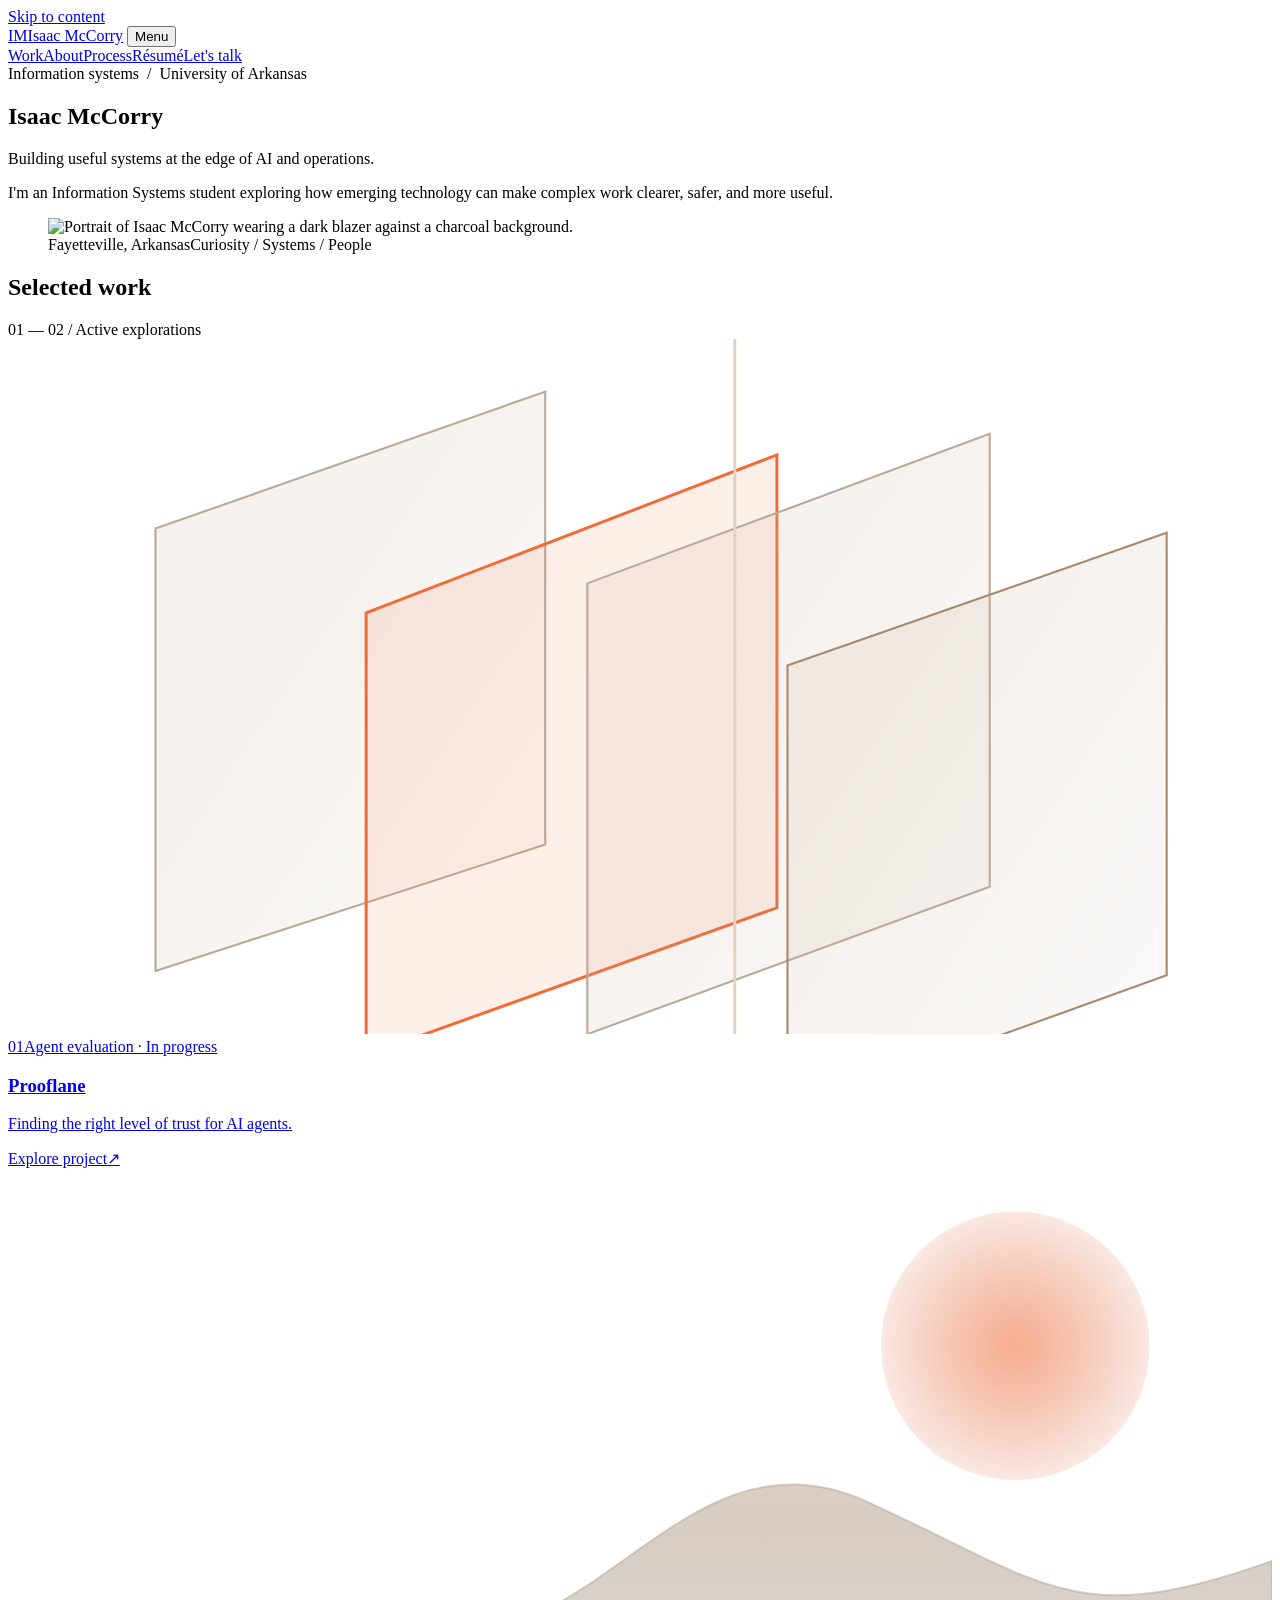
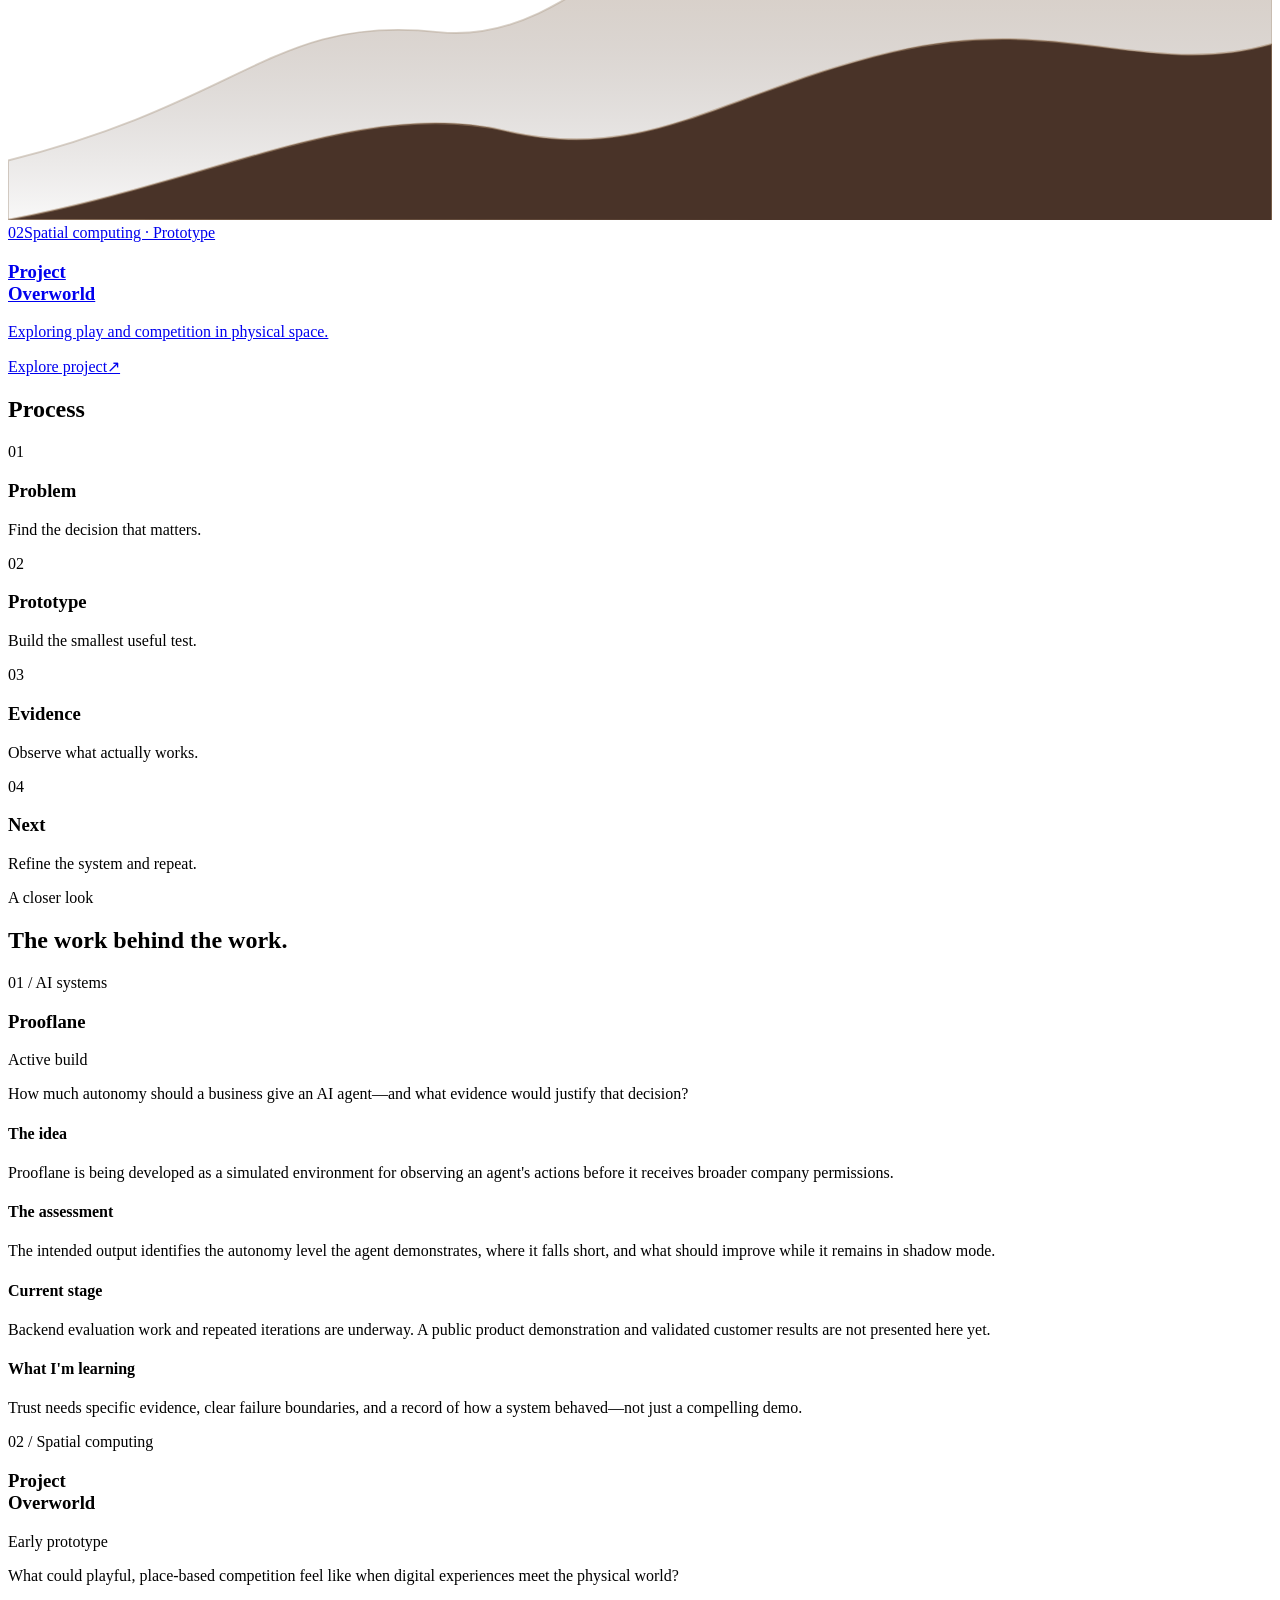
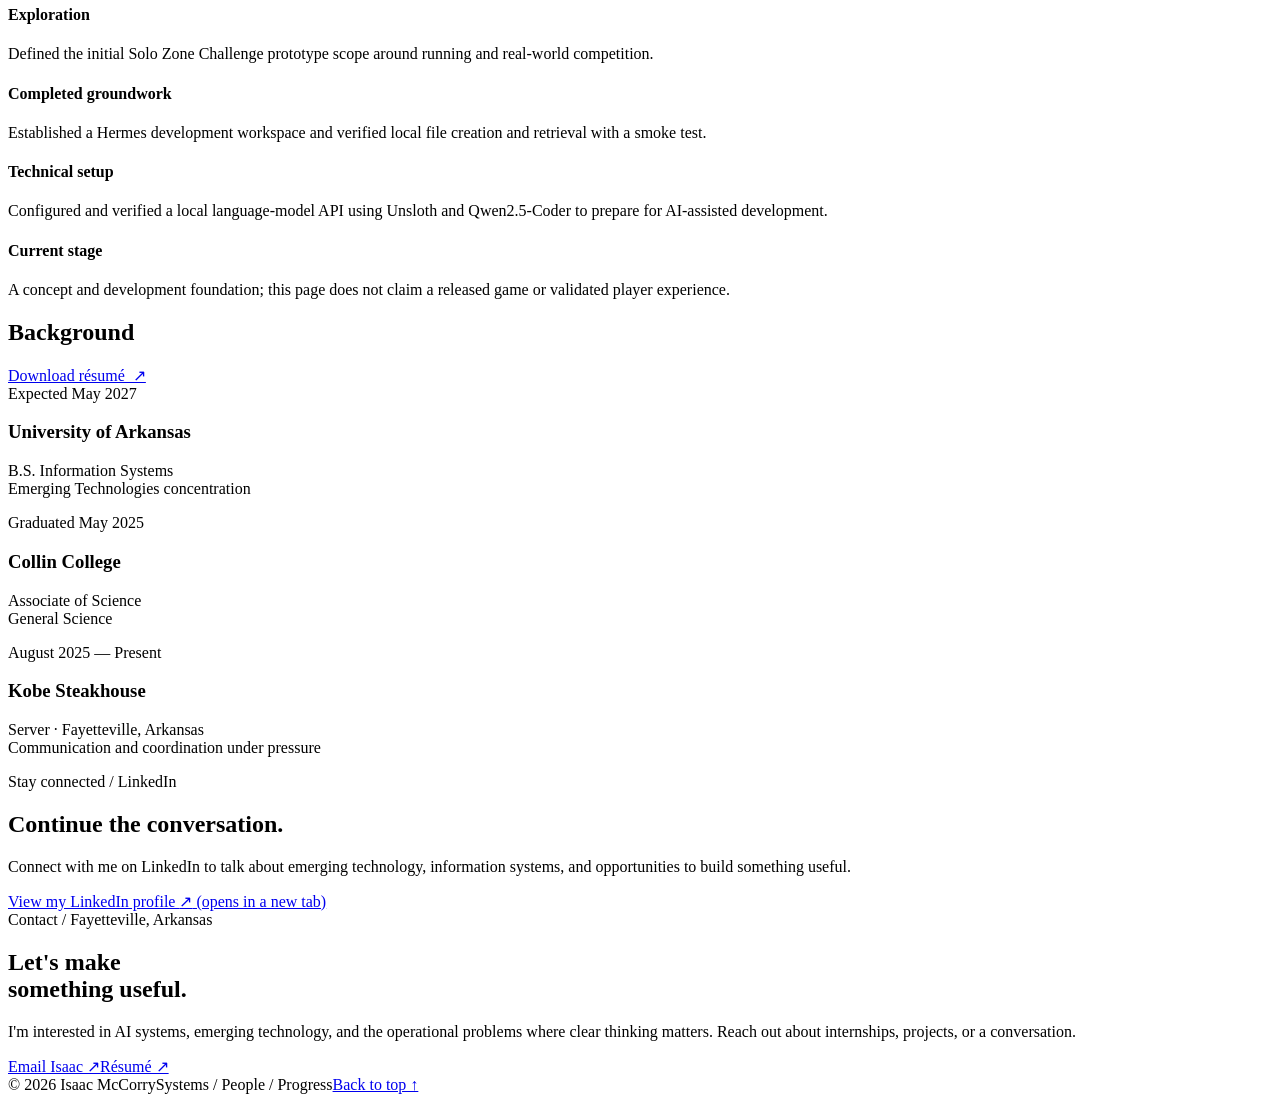
==== v5/index.html @ f5430393 "Add v5 with LinkedIn section and clean live navigation" ====
<!doctype html>
<html lang="en">
<head>
  <meta charset="utf-8">
  <meta name="viewport" content="width=device-width, initial-scale=1">
  <meta name="theme-color" content="#24130d">
  <meta name="description" content="Isaac McCorry is an Information Systems student building practical systems where AI meets real-world operations.">
  <title>Isaac McCorry — Systems, AI & Operations</title>
  <link rel="preload" href="isaac-mccorry-portrait.jpg" as="image" type="image/jpeg">
  <link rel="preconnect" href="https://fonts.googleapis.com">
  <link rel="preconnect" href="https://fonts.gstatic.com" crossorigin>
  <link href="https://fonts.googleapis.com/css2?family=DM+Sans:wght@400;500;600;700&family=Instrument+Serif:ital@0;1&display=swap" rel="stylesheet">
  <link rel="stylesheet" href="styles.css">
</head>
<body>
  <a class="skip" href="#main">Skip to content</a>
  <div class="wrap">
    <header>
      <a class="identity" href="#top" aria-label="Isaac McCorry, back to top"><span class="mark">IM</span><span class="brand">Isaac McCorry</span></a>
      <button class="menu-toggle" type="button" aria-expanded="false" aria-controls="site-nav">Menu</button>
      <nav class="nav" id="site-nav" aria-label="Main navigation"><a href="#work">Work</a><a href="#about">About</a><a href="#process">Process</a><a href="Isaac_Mccorry_Resume.docx" download>Résumé</a><a class="contact-link" href="#contact">Let's talk</a></nav>
    </header>
    <main id="main">
      <section class="hero" id="top" aria-labelledby="hero-title">
        <div><div class="eyebrow">Information systems&nbsp; / &nbsp;University of Arkansas</div><h1 id="hero-title">Isaac McCorry</h1><p class="hero-statement">Building useful systems at the edge of AI and operations.</p><p class="hero-intro">I'm an Information Systems student exploring how emerging technology can make complex work clearer, safer, and more useful.</p></div>
        <figure class="hero-portrait">
          <div class="portrait-frame"><img src="isaac-mccorry-portrait.jpg" width="768" height="1364" fetchpriority="high" alt="Portrait of Isaac McCorry wearing a dark blazer against a charcoal background."></div>
          <figcaption><span>Fayetteville, Arkansas</span><span class="portrait-caption">Curiosity / Systems / People</span></figcaption>
        </figure>
      </section>
      <section id="work" aria-labelledby="work-title"><div class="section-top"><h2 class="section-title" id="work-title">Selected work</h2><span class="section-note">01 — 02 / Active explorations</span></div>
        <div class="project-grid">
          <a class="project-card" href="#prooflane" aria-label="Read about Prooflane"><svg class="art proof-art" viewBox="0 0 600 330" preserveAspectRatio="xMidYMid slice" aria-hidden="true"><defs><linearGradient id="pane" x1="0" x2="1" y1="0" y2="1"><stop stop-color="#e3d2bf" stop-opacity=".27"/><stop offset="1" stop-color="#a8896d" stop-opacity=".02"/></linearGradient></defs><path d="M70 90 255 25v215L70 300Z" fill="url(#pane)" stroke="#b9aa99" stroke-width="1"/><path d="M170 130 365 55v215L170 340Z" fill="#f26a35" fill-opacity=".11" stroke="#f26a35" stroke-width="1.4"/><path d="M275 116 466 45v215l-191 70Z" fill="url(#pane)" stroke="#b9aa99" stroke-width="1"/><path d="M370 155 550 92v210l-180 65Z" fill="url(#pane)" stroke="#a8896d" stroke-width="1"/><path d="M345 0v330" stroke="#e3d2bf" stroke-width="1.4"/></svg><div class="card-meta"><span>01</span><span>Agent evaluation · In progress</span></div><div class="card-copy"><h3>Prooflane</h3><p>Finding the right level of trust for AI agents.</p></div><div class="card-foot"><span>Explore project</span><span class="arrow">↗</span></div></a>
          <a class="project-card" href="#overworld" aria-label="Read about Project Overworld"><svg class="art world-art" viewBox="0 0 640 330" preserveAspectRatio="xMidYMid slice" aria-hidden="true"><defs><linearGradient id="hill" x1="0" y1="0" x2="0" y2="1"><stop stop-color="#ad8f72" stop-opacity=".44"/><stop offset="1" stop-color="#24130d" stop-opacity=".03"/></linearGradient><radialGradient id="sun"><stop stop-color="#f26a35" stop-opacity=".55"/><stop offset="1" stop-color="#d75020" stop-opacity=".13"/></radialGradient></defs><circle cx="510" cy="90" r="68" fill="url(#sun)"/><path d="M0 300C120 270 135 226 218 235S345 128 435 169 540 235 640 199v131H0Z" fill="url(#hill)" stroke="#b9aa99" stroke-opacity=".55"/><path d="M0 330C105 310 180 268 252 285s111-20 196-40 129 14 192-4v90Z" fill="#493328" stroke="#a8896d" stroke-opacity=".5"/></svg><div class="card-meta"><span>02</span><span>Spatial computing · Prototype</span></div><div class="card-copy"><h3>Project<br>Overworld</h3><p>Exploring play and competition in physical space.</p></div><div class="card-foot"><span>Explore project</span><span class="arrow">↗</span></div></a>
        </div>
      </section>
      <section class="process" id="process" aria-label="Working approach"><h2 class="label">Process</h2><div class="process-item"><span class="num">01</span><h3>Problem</h3><p>Find the decision that matters.</p></div><div class="process-item"><span class="num">02</span><h3>Prototype</h3><p>Build the smallest useful test.</p></div><div class="process-item"><span class="num">03</span><h3>Evidence</h3><p>Observe what actually works.</p></div><div class="process-item"><span class="num">04</span><h3>Next</h3><p>Refine the system and repeat.</p></div></section>
      <section class="details" aria-labelledby="details-title"><div class="eyebrow">A closer look</div><h2 class="details-heading" id="details-title">The work behind the work.</h2>
        <article class="case" id="prooflane" data-reveal><div><span class="case-kicker">01 / AI systems</span><h3>Prooflane</h3><span class="status">Active build</span></div><div class="case-body"><div class="full"><p>How much autonomy should a business give an AI agent—and what evidence would justify that decision?</p></div><div><h4>The idea</h4><p>Prooflane is being developed as a simulated environment for observing an agent's actions before it receives broader company permissions.</p></div><div><h4>The assessment</h4><p>The intended output identifies the autonomy level the agent demonstrates, where it falls short, and what should improve while it remains in shadow mode.</p></div><div><h4>Current stage</h4><p>Backend evaluation work and repeated iterations are underway. A public product demonstration and validated customer results are not presented here yet.</p></div><div><h4>What I'm learning</h4><p>Trust needs specific evidence, clear failure boundaries, and a record of how a system behaved—not just a compelling demo.</p></div></div></article>
        <article class="case" id="overworld" data-reveal><div><span class="case-kicker">02 / Spatial computing</span><h3>Project<br>Overworld</h3><span class="status">Early prototype</span></div><div class="case-body"><div class="full"><p>What could playful, place-based competition feel like when digital experiences meet the physical world?</p></div><div><h4>Exploration</h4><p>Defined the initial Solo Zone Challenge prototype scope around running and real-world competition.</p></div><div><h4>Completed groundwork</h4><p>Established a Hermes development workspace and verified local file creation and retrieval with a smoke test.</p></div><div><h4>Technical setup</h4><p>Configured and verified a local language-model API using Unsloth and Qwen2.5-Coder to prepare for AI-assisted development.</p></div><div><h4>Current stage</h4><p>A concept and development foundation; this page does not claim a released game or validated player experience.</p></div></div></article>
      </section>
      <section class="bottom" id="about" aria-labelledby="about-title"><div class="bottom-head"><h2 class="section-title" id="about-title">Background</h2><a class="text-link" href="Isaac_Mccorry_Resume.docx" download>Download résumé&nbsp; ↗</a></div><div class="experience"><article><div class="when">Expected May 2027</div><h3>University of Arkansas</h3><p>B.S. Information Systems<br>Emerging Technologies concentration</p></article><article><div class="when">Graduated May 2025</div><h3>Collin College</h3><p>Associate of Science<br>General Science</p></article><article><div class="when">August 2025 — Present</div><h3>Kobe Steakhouse</h3><p>Server · Fayetteville, Arkansas<br>Communication and coordination under pressure</p></article></div></section>
      <section class="linkedin-section" id="linkedin" aria-labelledby="linkedin-title">
        <div><div class="eyebrow">Stay connected / LinkedIn</div><h2 id="linkedin-title">Continue the conversation.</h2></div>
        <div class="linkedin-body"><p>Connect with me on LinkedIn to talk about emerging technology, information systems, and opportunities to build something useful.</p><a class="linkedin-link" href="https://www.linkedin.com/in/isaacmcorry/" target="_blank" rel="noopener noreferrer">View my LinkedIn profile <span aria-hidden="true">↗</span><span class="sr-only"> (opens in a new tab)</span></a></div>
      </section>
      <section class="contact" id="contact" aria-labelledby="contact-title"><div><div class="eyebrow">Contact / Fayetteville, Arkansas</div><h2 id="contact-title">Let's make<br>something useful.</h2></div><div class="contact-right"><p>I'm interested in AI systems, emerging technology, and the operational problems where clear thinking matters. Reach out about internships, projects, or a conversation.</p><div class="contact-actions"><a href="mailto:Mccorry43.Iml@email.com">Email Isaac ↗</a><a href="Isaac_Mccorry_Resume.docx" download>Résumé ↗</a></div></div></section>
    </main>
    <footer><span>© 2026 Isaac McCorry</span><span>Systems / People / Progress</span><a href="#top">Back to top ↑</a></footer>
  </div>
  <script src="script.js" defer></script>
</body>
</html>
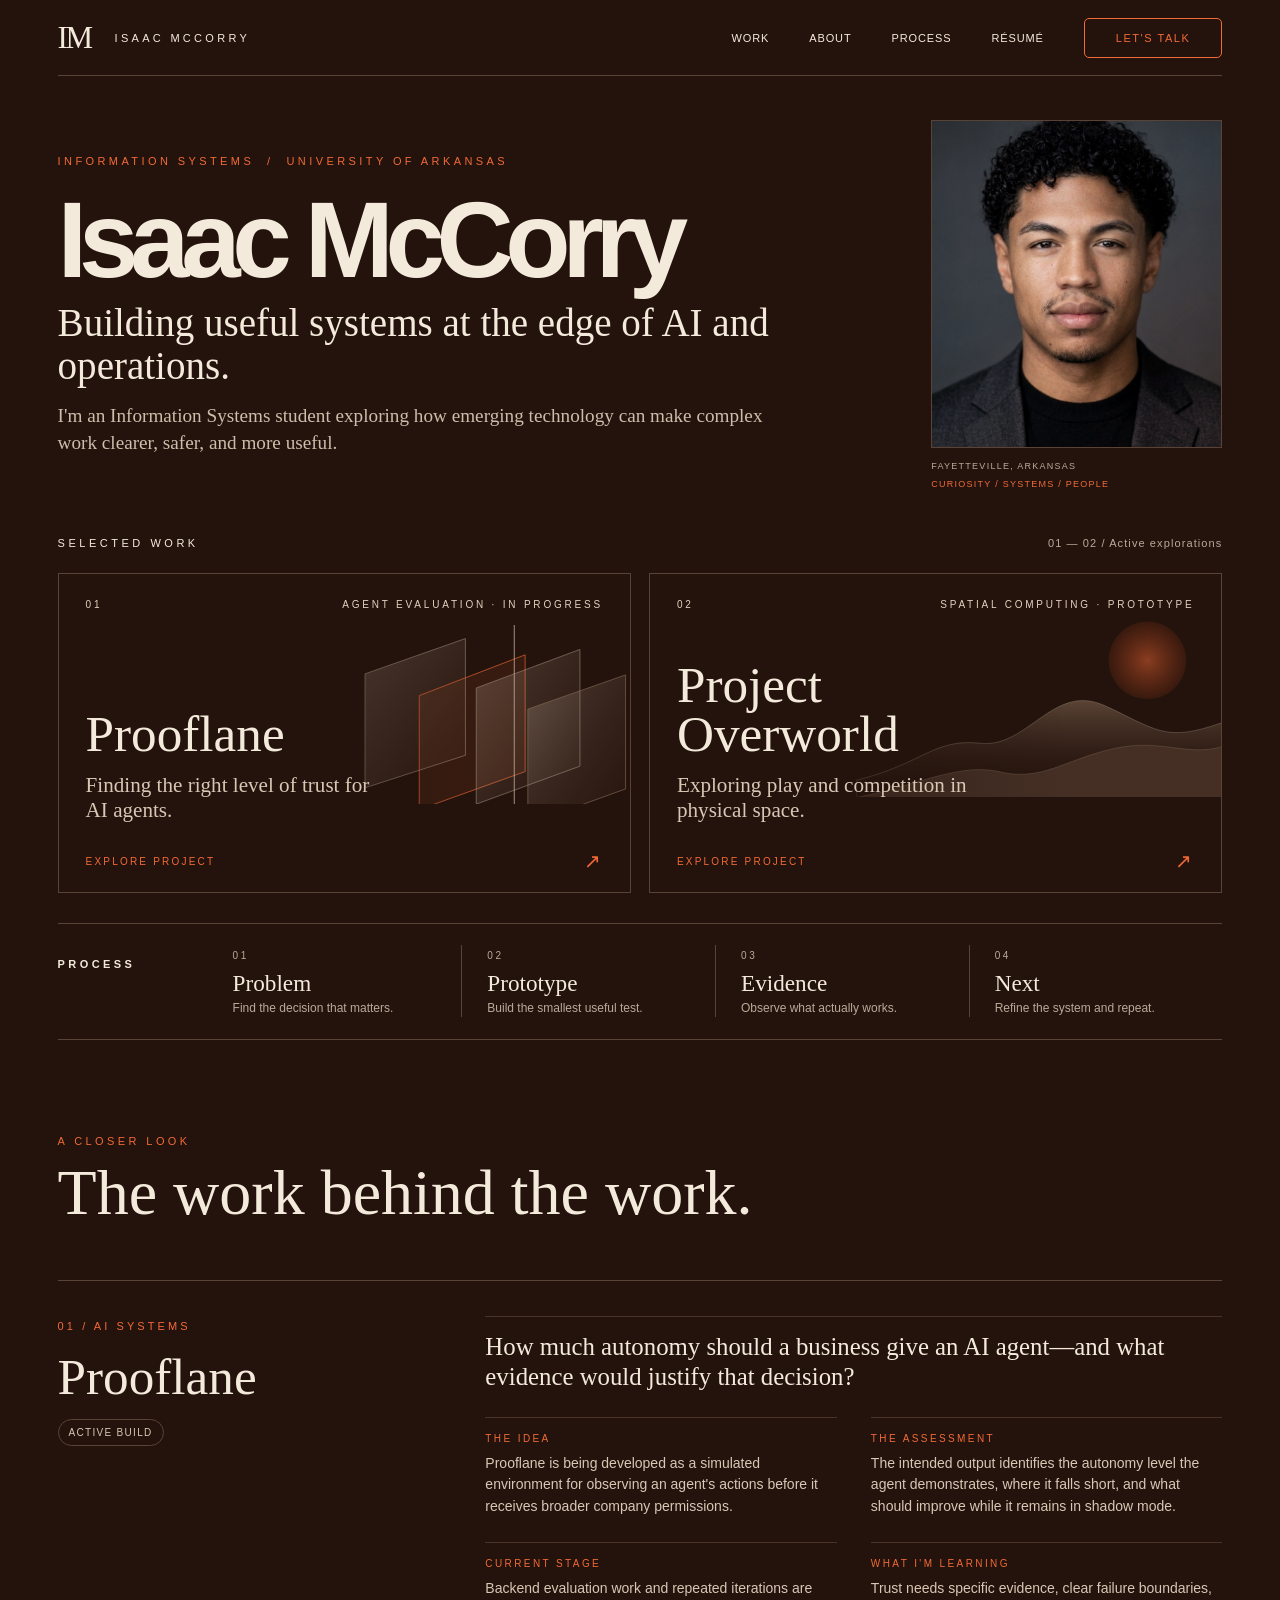
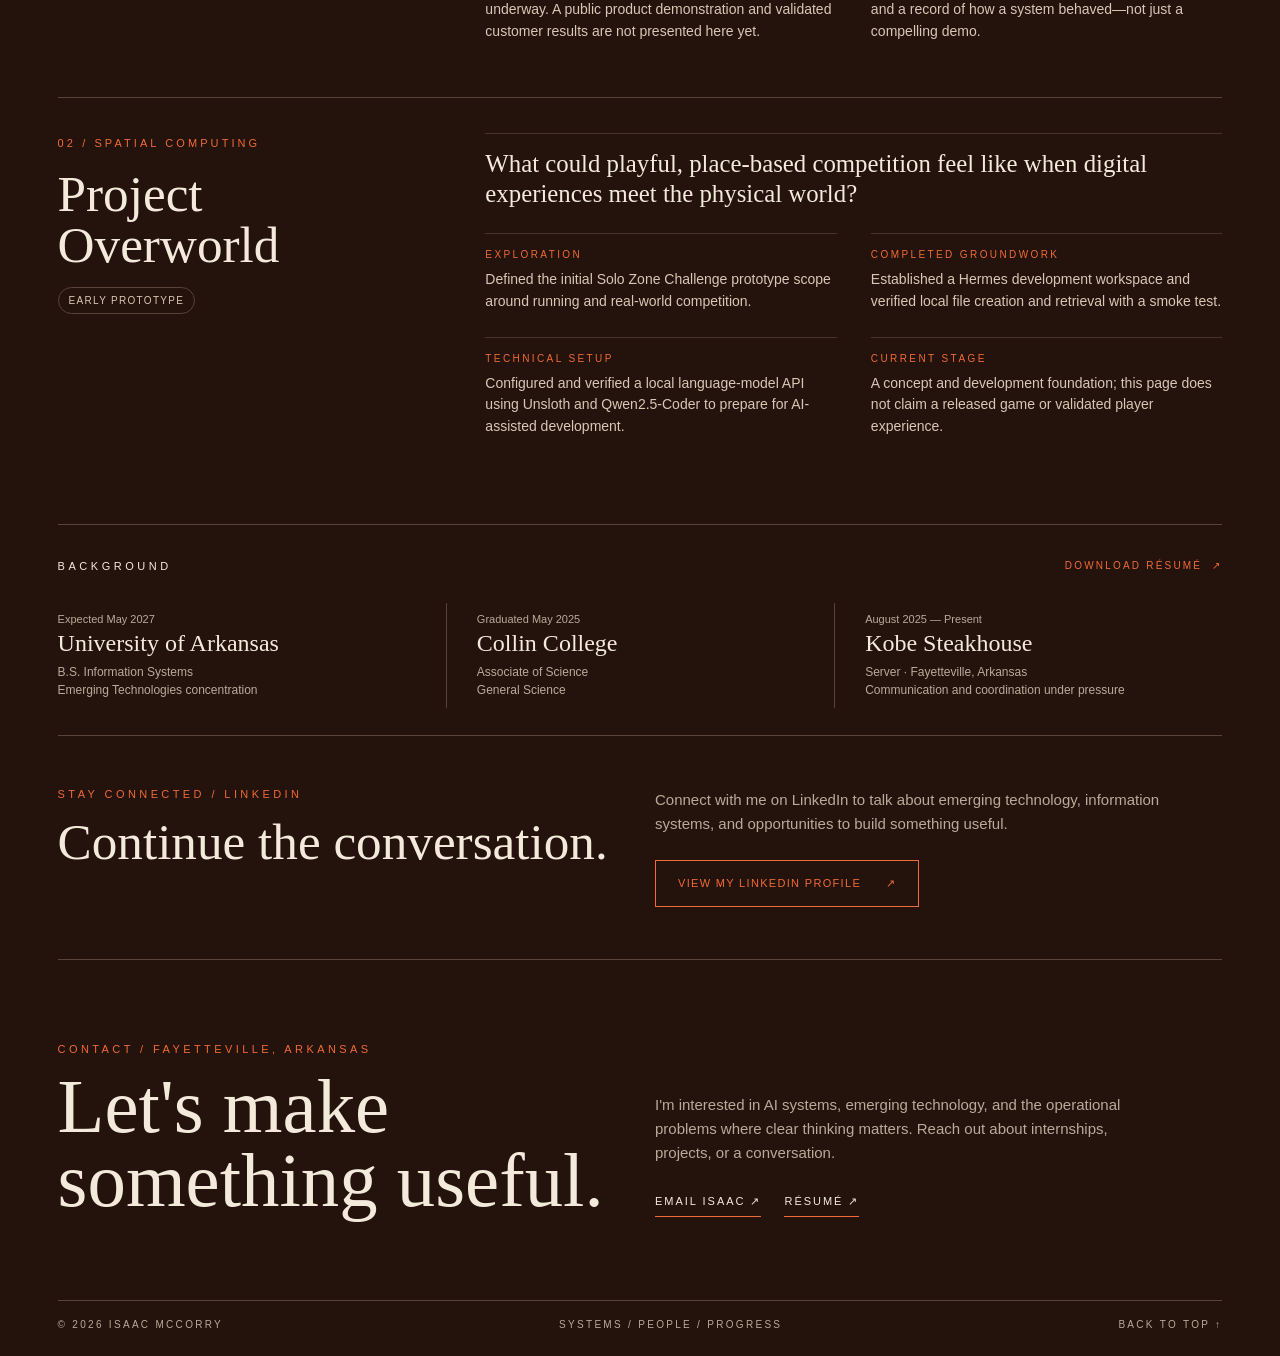
==== commit b56aeb7e: "Improve v5 mobile readability, touch targets, and LinkedIn access" ====
--- a/v5/index.html
+++ b/v5/index.html
@@ -18,7 +18,7 @@
     <header>
       <a class="identity" href="#top" aria-label="Isaac McCorry, back to top"><span class="mark">IM</span><span class="brand">Isaac McCorry</span></a>
       <button class="menu-toggle" type="button" aria-expanded="false" aria-controls="site-nav">Menu</button>
-      <nav class="nav" id="site-nav" aria-label="Main navigation"><a href="#work">Work</a><a href="#about">About</a><a href="#process">Process</a><a href="Isaac_Mccorry_Resume.docx" download>Résumé</a><a class="contact-link" href="#contact">Let's talk</a></nav>
+      <nav class="nav" id="site-nav" aria-label="Main navigation"><a href="#work">Work</a><a href="#about">About</a><a href="#process">Process</a><a class="mobile-linkedin" href="https://www.linkedin.com/in/isaacmcorry/" target="_blank" rel="noopener noreferrer">LinkedIn <span class="sr-only">(opens in a new tab)</span></a><a href="Isaac_Mccorry_Resume.docx" download>Résumé</a><a class="contact-link" href="#contact">Let's talk</a></nav>
     </header>
     <main id="main">
       <section class="hero" id="top" aria-labelledby="hero-title">
--- a/v5/styles.css
+++ b/v5/styles.css
@@ -0,0 +1,88 @@
+    :root{color-scheme:dark;--bg:#24130d;--surface:#2a1811;--paper:#f4eadb;--muted:#b9aa99;--faint:#b9aa99;--rule:#594236;--accent:#f26a35;--serif:'Instrument Serif',Georgia,serif;--sans:'DM Sans',Arial,sans-serif}
+    *{box-sizing:border-box}html{scroll-behavior:smooth}body{margin:0;background:var(--bg);color:var(--paper);font-family:var(--sans);-webkit-font-smoothing:antialiased}a{color:inherit;text-decoration:none}button{font:inherit}a:focus-visible,button:focus-visible{outline:2px solid var(--accent);outline-offset:5px}::selection{background:var(--accent);color:#24130d}
+    .wrap{width:min(1430px,calc(100% - 9vw));margin:auto}.skip{position:absolute;left:1rem;top:-5rem;background:var(--paper);color:#111;padding:.7rem 1rem;z-index:10}.skip:focus{top:1rem}
+    header{height:76px;display:flex;align-items:center;justify-content:space-between;border-bottom:1px solid var(--rule)}.identity{display:flex;align-items:center;gap:24px}.mark{font-family:var(--serif);font-size:31px;letter-spacing:-.08em;line-height:1}.brand{font-size:11px;letter-spacing:.3em;text-transform:uppercase}.nav{display:flex;align-items:center;gap:40px}.nav a{font-size:11px;letter-spacing:.08em;text-transform:uppercase;transition:color .2s}.nav a:hover,.text-link:hover{color:var(--accent)}.nav .contact-link{border:1px solid #f26a35;border-radius:5px;padding:13px 31px;color:var(--accent);letter-spacing:.14em}.nav .contact-link:hover{background:var(--accent);color:#24130d}.menu-toggle{display:none;background:none;border:1px solid var(--rule);color:var(--paper);padding:10px 12px}
+    .hero{padding:56px 0 29px;display:grid;grid-template-columns:minmax(0,1fr) 300px;gap:6vw;align-items:end}.eyebrow,.label{font-size:11px;letter-spacing:.31em;text-transform:uppercase}.eyebrow{color:var(--accent)}h1{font-size:clamp(5.2rem,9.1vw,10.2rem);line-height:.92;margin:24px 0 13px;letter-spacing:-.078em;font-weight:600;white-space:nowrap}.hero-statement{font:clamp(2rem,3.05vw,3.45rem)/1.08 var(--serif);margin:0 0 16px}.hero-intro{font:clamp(1.1rem,1.5vw,1.45rem)/1.4 var(--serif);color:#cdbdaa;max-width:720px;margin:0}
+    .section-top{display:flex;justify-content:space-between;align-items:baseline;margin:0 0 15px}.section-title{font-size:11px;letter-spacing:.32em;text-transform:uppercase;font-weight:500}.section-note{color:var(--faint);font-size:11px;letter-spacing:.1em}.project-grid{display:grid;grid-template-columns:1fr 1fr;gap:18px;margin:0 0 30px}.project-card{min-height:320px;border:1px solid var(--rule);position:relative;overflow:hidden;display:flex;flex-direction:column;justify-content:space-between;padding:25px 27px;isolation:isolate;transition:border-color .3s,transform .3s}.project-card:hover{border-color:#f26a35;transform:translateY(-3px)}.card-meta,.card-foot{display:flex;justify-content:space-between;align-items:center;position:relative;z-index:2}.card-meta{font-size:10px;letter-spacing:.28em;text-transform:uppercase;color:#e3d2bf}.card-copy{z-index:2;max-width:56%;margin-top:auto}.card-copy h3{font:clamp(2.6rem,4vw,4.6rem)/.95 var(--serif);margin:0 0 15px}.card-copy p{font:clamp(1.2rem,1.65vw,1.75rem)/1.2 var(--serif);color:#d8c7b4;margin:0 0 32px}.card-foot{font-size:10px;letter-spacing:.22em;text-transform:uppercase;color:var(--accent)}.arrow{font-size:20px;line-height:0}.art{position:absolute;z-index:1;inset:0;pointer-events:none}.proof-art{right:-4%;left:47%;top:16%;opacity:.85}.world-art{left:36%;top:11%;opacity:.9}.project-card:after{content:"";position:absolute;inset:0;background:linear-gradient(90deg,rgba(36,19,13,.74) 0%,transparent 73%);z-index:1;pointer-events:none}
+    .process{border-top:1px solid var(--rule);border-bottom:1px solid var(--rule);display:grid;grid-template-columns:150px repeat(4,1fr);padding:21px 0 22px;gap:0}.process .label{padding:4px 0}.process-item{border-left:1px solid var(--rule);padding:0 25px}.process-item:first-of-type{border:0}.process-item .num{font-size:10px;letter-spacing:.26em;color:#b9aa99}.process-item h3{font:1.45rem/1 var(--serif);margin:9px 0 4px}.process-item p{font-size:12px;color:var(--muted);margin:0;line-height:1.5}
+    .details{padding:95px 0 20px}.details-heading{font:clamp(3rem,5vw,5.8rem)/1 var(--serif);margin:14px 0 55px}.case{display:grid;grid-template-columns:1fr 2.1fr;gap:6vw;border-top:1px solid var(--rule);padding:35px 0 54px}.case-kicker{font-size:11px;text-transform:uppercase;letter-spacing:.28em;color:var(--accent)}.case h3{font:clamp(2.5rem,4vw,4.5rem)/1 var(--serif);margin:17px 0}.status{display:inline-block;border:1px solid var(--rule);border-radius:99px;padding:7px 10px;font-size:10px;letter-spacing:.13em;text-transform:uppercase;color:#d8c7b4}.case-body{display:grid;grid-template-columns:1fr 1fr;gap:24px 34px}.case-body div{border-top:1px solid #493328;padding-top:15px}.case-body h4{font-size:10px;letter-spacing:.24em;text-transform:uppercase;color:var(--accent);margin:0 0 9px;font-weight:500}.case-body p{margin:0;color:#d8c7b4;line-height:1.55;font-size:14px}.case-body .full{grid-column:1/-1}.case-body .full p{font:1.55rem/1.22 var(--serif);color:var(--paper);max-width:800px}
+    .bottom{border-top:1px solid var(--rule);margin-top:12px;padding-top:26px}.bottom-head{display:flex;align-items:center;justify-content:space-between}.text-link{color:var(--accent);font-size:10px;letter-spacing:.22em;text-transform:uppercase;transition:color .2s}.experience{display:grid;grid-template-columns:repeat(3,1fr);padding:22px 0 27px}.experience article{min-height:105px;padding:10px 30px 0;border-left:1px solid var(--rule)}.experience article:first-child{border:0;padding-left:0}.experience h3{font:1.5rem/1.1 var(--serif);margin:0 0 7px}.experience p{font-size:12px;line-height:1.5;color:var(--muted);margin:0}.experience .when{font-size:11px;color:var(--faint);margin-bottom:5px}
+    .contact{display:grid;grid-template-columns:1fr 1fr;gap:30px;padding:83px 0;border-top:1px solid var(--rule)}.contact h2{font:clamp(3.2rem,6vw,6.5rem)/.96 var(--serif);margin:15px 0 0}.contact-right{align-self:end}.contact-right p{font-size:15px;line-height:1.6;color:var(--muted);max-width:510px}.contact-actions{display:flex;flex-wrap:wrap;gap:23px;margin-top:30px}.contact-actions a{font-size:11px;letter-spacing:.18em;text-transform:uppercase;border-bottom:1px solid var(--accent);padding-bottom:8px}.contact-actions a:hover{color:var(--accent)}footer{border-top:1px solid var(--rule);padding:18px 0 26px;display:flex;justify-content:space-between;gap:20px;color:#b9aa99;font-size:10px;letter-spacing:.23em;text-transform:uppercase}
+    .reveal-ready [data-reveal]{opacity:0;transform:translateY(20px);transition:opacity .7s ease,transform .7s ease}.reveal-ready [data-reveal].visible{opacity:1;transform:none}
+    @media(max-width:1080px){h1{font-size:clamp(4.7rem,9vw,8rem)}.hero{grid-template-columns:1fr 220px}.hero-aside{padding-left:30px}.card-copy{max-width:68%}.process{grid-template-columns:115px repeat(4,1fr)}.process-item{padding:0 12px}}
+    @media(max-width:760px){.wrap{width:calc(100% - 36px)}header{height:67px}.brand{font-size:10px}.identity{gap:16px}.menu-toggle{display:block}.nav{display:none;position:absolute;top:67px;left:0;right:0;background:#2a1811;border-bottom:1px solid var(--rule);z-index:5;padding:20px;flex-direction:column;align-items:stretch;gap:20px}.nav.open{display:flex}.nav .contact-link{text-align:center}.hero{display:block;padding:55px 0 42px}.hero h1{font-size:clamp(4.2rem,13.8vw,7.2rem);white-space:normal;letter-spacing:-.075em}.hero-statement{font-size:clamp(2.2rem,7vw,3.2rem)}.hero-aside{min-height:0;display:flex;flex-direction:row;align-items:center;gap:20px;border:0;border-top:1px solid var(--rule);padding:22px 0 0;margin-top:30px}.hero-aside .stack{font-size:9px;line-height:1.6}.hero-aside p{font-size:1rem;max-width:180px}.short-rule{display:none}.project-grid{grid-template-columns:1fr}.project-card{min-height:335px}.card-copy{max-width:70%}.process{grid-template-columns:1fr 1fr;gap:25px 12px}.process .label{grid-column:1/-1}.process-item{padding-left:15px}.process-item:nth-child(2),.process-item:nth-child(4){border-left:0;padding-left:0}.details{padding-top:70px}.case{grid-template-columns:1fr;gap:20px}.experience{grid-template-columns:1fr}.experience article,.experience article:first-child{border:0;border-top:1px solid #493328;padding:16px 0;min-height:0}.contact{grid-template-columns:1fr;padding:65px 0}.contact-right{align-self:auto}footer{flex-direction:column;line-height:1.5}}
+    @media(max-width:450px){.card-copy{max-width:80%}.project-card{min-height:310px}.world-art{left:30%;opacity:.62}.proof-art{left:43%;opacity:.65}.case-body{grid-template-columns:1fr}.case-body .full{grid-column:auto}.hero-aside p{display:none}.hero-statement{font-size:2.05rem}}
+    @media(prefers-reduced-motion:reduce){html{scroll-behavior:auto}*,*:before,*:after{animation-duration:.01ms!important;transition-duration:.01ms!important}[data-reveal]{opacity:1;transform:none}}
+
+    /* v4: v2 palette and portrait, v3 editorial structure. */
+    .hero{grid-template-columns:minmax(0,1fr) minmax(210px,25%);gap:5vw;align-items:center;padding:44px 0 36px}
+    h1{font-size:clamp(4.2rem,8.35vw,9rem)}
+    .hero-statement{max-width:800px}
+    .hero-portrait{margin:0;align-self:center}
+    .portrait-frame{position:relative;aspect-ratio:4/4.5;overflow:hidden;background:#171412;border:1px solid var(--rule)}
+    .portrait-frame:after{content:"";position:absolute;inset:0;background:linear-gradient(145deg,rgba(242,106,53,.03),transparent 45%,rgba(242,106,53,.2));mix-blend-mode:color;pointer-events:none}
+    .portrait-frame img{display:block;width:100%;height:100%;object-fit:cover;object-position:center 18%;filter:saturate(.78) contrast(1.04)}
+    .hero-portrait figcaption{display:flex;flex-direction:column;gap:5px;margin-top:12px;font-size:9px;line-height:1.5;letter-spacing:.14em;text-transform:uppercase;color:var(--muted)}
+    .portrait-caption{color:var(--accent)}
+    
+    
+    @media(max-width:1080px) and (min-width:761px){.hero{gap:30px;grid-template-columns:minmax(0,1fr) 220px}h1{font-size:7.8vw}.eyebrow{font-size:10px;letter-spacing:.2em}}
+    @media(max-width:760px){.hero{display:grid;grid-template-columns:1fr;padding-top:42px;gap:28px}.hero h1{font-size:clamp(3.8rem,12.8vw,7.2rem)}.hero-portrait{display:grid;grid-template-columns:minmax(130px,200px) 1fr;align-items:end;gap:22px;max-width:480px}.hero-portrait figcaption{margin:0 0 6px;font-size:10px;line-height:1.7}.portrait-frame{aspect-ratio:4/4.5}.hero-intro{max-width:600px}.section-note{font-size:10px;letter-spacing:.03em}}
+    @media(max-width:450px){.hero-portrait{grid-template-columns:140px 1fr;gap:18px}.hero-portrait figcaption{font-size:9px;letter-spacing:.08em}.eyebrow{font-size:9px;letter-spacing:.2em}.card-meta{font-size:9px;letter-spacing:.14em}.section-title{font-size:10px;letter-spacing:.2em}}
+
+/* v5: dedicated professional profile section. */
+.linkedin-section{display:grid;grid-template-columns:1fr 1fr;gap:30px;border-top:1px solid var(--rule);padding:52px 0}
+.linkedin-section h2{font:clamp(2.5rem,4vw,4.5rem)/1.05 var(--serif);margin:15px 0 0}
+.linkedin-body p{font-size:15px;line-height:1.6;color:var(--muted);max-width:510px;margin:0 0 24px}
+.linkedin-link{display:inline-flex;align-items:center;gap:25px;border:1px solid var(--accent);padding:16px 22px;color:var(--accent);font-size:11px;letter-spacing:.12em;text-transform:uppercase;transition:background .2s,color .2s}
+.linkedin-link:hover{background:var(--accent);color:var(--bg)}
+.sr-only{position:absolute;width:1px;height:1px;padding:0;margin:-1px;overflow:hidden;clip:rect(0,0,0,0);white-space:nowrap;border:0}
+@media(max-width:760px){.linkedin-section{grid-template-columns:1fr;gap:24px;padding:40px 0}}
+
+/* Phone and small-tablet readability and touch controls. */
+.nav .mobile-linkedin{display:none}
+@media(max-width:760px){
+  .eyebrow,.label,.section-title,.section-note,.case-kicker,.case-body h4,.status,
+  .card-meta,.card-foot,.process-item .num,.experience .when,.text-link,
+  .hero-portrait figcaption,footer{font-size:12px;letter-spacing:.1em;line-height:1.5}
+  .hero h1{font-size:clamp(3rem,12vw,5.5rem);line-height:1}
+  .hero-intro{font-size:19px;line-height:1.55}
+  .case-body p,.experience p,.process-item p,.linkedin-body p,.contact-right p{
+    font-size:16px;line-height:1.65
+  }
+  .case-body .full p{font-size:26px;line-height:1.3}
+  .case-body{grid-template-columns:minmax(0,1fr);gap:24px}
+  .case-body .full{grid-column:auto}
+  .hero>*,.hero-portrait>*,.case-body>*,.linkedin-section>*{min-width:0}
+  .hero-portrait figcaption{letter-spacing:.06em;overflow-wrap:anywhere}
+  .section-top,.bottom-head{flex-wrap:wrap;gap:8px 16px}
+  .section-title{margin-block:12px}
+  .section-note{letter-spacing:.02em}
+  .project-card{padding:24px;gap:24px;min-height:330px}
+  .card-meta{align-items:flex-start;gap:12px;letter-spacing:.06em}
+  .card-meta span:last-child{text-align:right;max-width:85%}
+  .card-copy{max-width:85%}
+  .card-copy p{line-height:1.4;margin-bottom:12px}
+  .menu-toggle{min-width:64px;min-height:44px}
+  .nav{gap:4px;max-height:calc(100dvh - 67px);overflow-y:auto}
+  .nav a,.nav .mobile-linkedin{
+    display:flex;align-items:center;min-height:44px;padding:12px 16px;
+    font-size:14px;line-height:1.4;letter-spacing:.08em
+  }
+  .nav .contact-link{justify-content:center;margin-top:8px}
+  .text-link,.contact-actions a,footer>a{display:inline-flex;align-items:center;min-height:44px}
+  .contact-actions{gap:16px}
+  .contact-actions a{font-size:13px;letter-spacing:.1em;padding:12px 4px}
+  .linkedin-link{width:100%;justify-content:space-between;min-height:48px;font-size:13px;line-height:1.5;letter-spacing:.06em;padding:16px;gap:12px}
+  .linkedin-section h2{line-height:1.15}
+  footer{gap:12px}
+}
+@media(max-width:360px){
+  .brand{font-size:10px;letter-spacing:.14em}
+  .identity{gap:12px}
+  .hero-portrait{grid-template-columns:120px minmax(0,1fr);gap:16px}
+  .card-copy{max-width:100%}
+  .process{grid-template-columns:1fr}
+  .process-item{border-left:0;padding-left:0}
+}
+@media(hover:none){.project-card:hover{transform:none}}
